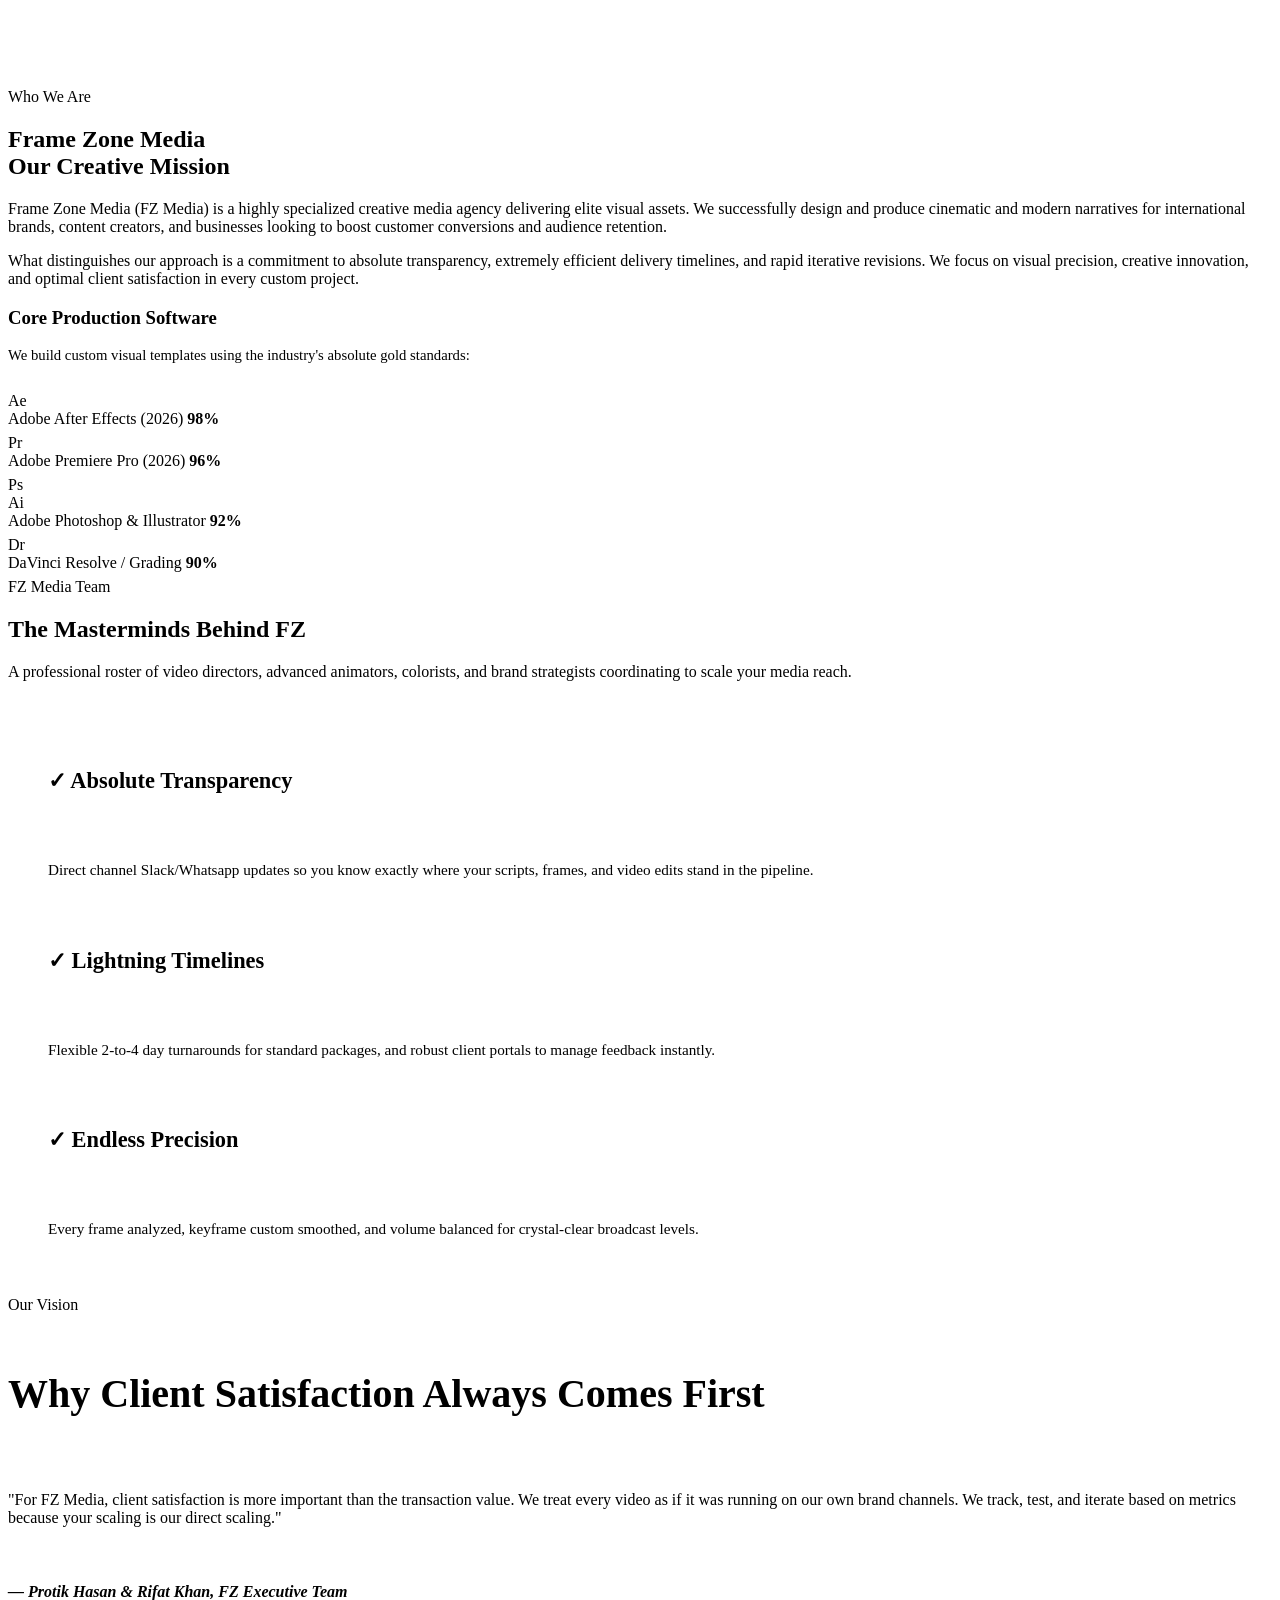
==== about.html @ fcbfd1f8 "Upload about.html via FZ PowerShell Deployer" ====
<!DOCTYPE html>
<html lang="en">
<head>
    <meta charset="UTF-8">
    <meta name="viewport" content="width=device-width, initial-scale=1.0">
    <title>About Us | FZ Media | Cinematic Video & Motion Graphics Experts</title>
    <meta name="description" content="Meet Protik Hasan, Rifat Khan, and the FZ Media expert team. We have 5+ years of professional experience in narrative-driven visual creation.">
    
    <!-- CSS Stylesheets -->
    <link rel="stylesheet" href="assets/css/global.css">
    <link rel="stylesheet" href="assets/css/pages.css">
    
    <!-- Favicon -->
    <link rel="shortcut icon" href="assets/img/logo/FZ logo 1.png" type="image/x-icon">
</head>
<body>

    <!-- Shared Header Mounting -->
    <header id="global-header"></header>

    <main style="padding-top: 80px;">

        <!-- 1. Brand Mission Overview -->
        <section class="about-hero-section section-padding">
            <div class="about-bg-glow"></div>
            <div class="container">
                <div class="about-hero-grid">
                    <div class="about-hero-text reveal-on-scroll">
                        <span class="section-badge">Who We Are</span>
                        <h1 class="about-title">Frame Zone Media <br><span class="text-gradient">Our Creative Mission</span></h1>
                        <p class="about-body-text">
                            Frame Zone Media (FZ Media) is a highly specialized creative media agency delivering elite visual assets. We successfully design and produce cinematic and modern narratives for international brands, content creators, and businesses looking to boost customer conversions and audience retention.
                        </p>
                        <p class="about-body-text" style="margin-top: 14px;">
                            What distinguishes our approach is a commitment to absolute transparency, extremely efficient delivery timelines, and rapid iterative revisions. We focus on visual precision, creative innovation, and optimal client satisfaction in every custom project.
                        </p>
                    </div>
                    
                    <div class="about-hero-graphic reveal-on-scroll">
                        <div class="tech-stack-showcase glass-card">
                            <div class="tech-glow"></div>
                            <h3>Core Production Software</h3>
                            <p style="margin-bottom: 28px; font-size: 0.92rem;">We build custom visual templates using the industry's absolute gold standards:</p>
                            
                            <!-- After Effects -->
                            <div class="tech-software-row">
                                <div class="tech-software-logo-container">
                                    <div class="tech-logo-badge ae">Ae</div>
                                </div>
                                <div style="flex-grow: 1;">
                                    <div class="tech-progress-title" style="margin-bottom: 6px;">
                                        <span>Adobe After Effects (2026)</span>
                                        <span style="color: var(--accent-primary); font-weight: 800;">98%</span>
                                    </div>
                                    <div class="progress-track"><div class="progress-fill" data-percent="98"></div></div>
                                </div>
                            </div>
                            
                            <!-- Premiere Pro -->
                            <div class="tech-software-row">
                                <div class="tech-software-logo-container">
                                    <div class="tech-logo-badge pr">Pr</div>
                                </div>
                                <div style="flex-grow: 1;">
                                    <div class="tech-progress-title" style="margin-bottom: 6px;">
                                        <span>Adobe Premiere Pro (2026)</span>
                                        <span style="color: var(--accent-secondary); font-weight: 800;">96%</span>
                                    </div>
                                    <div class="progress-track"><div class="progress-fill" data-percent="96"></div></div>
                                </div>
                            </div>
                            
                            <!-- Photoshop & Illustrator -->
                            <div class="tech-software-row">
                                <div class="tech-software-logo-container">
                                    <div class="tech-logo-badge ps">Ps</div>
                                    <div class="tech-logo-badge ai">Ai</div>
                                </div>
                                <div style="flex-grow: 1;">
                                    <div class="tech-progress-title" style="margin-bottom: 6px;">
                                        <span>Adobe Photoshop & Illustrator</span>
                                        <span style="color: var(--accent-primary); font-weight: 800;">92%</span>
                                    </div>
                                    <div class="progress-track"><div class="progress-fill" data-percent="92"></div></div>
                                </div>
                            </div>
                            
                            <!-- DaVinci Resolve -->
                            <div class="tech-software-row">
                                <div class="tech-software-logo-container">
                                    <div class="tech-logo-badge dr">Dr</div>
                                </div>
                                <div style="flex-grow: 1;">
                                    <div class="tech-progress-title" style="margin-bottom: 6px;">
                                        <span>DaVinci Resolve / Grading</span>
                                        <span style="color: var(--accent-secondary); font-weight: 800;">90%</span>
                                    </div>
                                    <div class="progress-track"><div class="progress-fill" data-percent="90"></div></div>
                                </div>
                            </div>
                        </div>
                    </div>
                </div>
            </div>
        </section>

        <!-- 2. Dynamic Roster Grid Section -->
        <section class="team-section section-padding">
            <div class="container">
                <div class="section-header reveal-on-scroll">
                    <span class="section-badge">FZ Media Team</span>
                    <h2 class="section-title">The Masterminds Behind FZ</h2>
                    <p class="section-subtitle">A professional roster of video directors, advanced animators, colorists, and brand strategists coordinating to scale your media reach.</p>
                </div>
                
                <div class="team-grid-container reveal-on-scroll" id="team-roster-grid">
                    <!-- Dynamically populated via JS -->
                </div>
            </div>
        </section>

        <!-- 3. Our Values / Commitment Section -->
        <section class="values-section section-padding" style="background: rgba(255, 255, 255, 0.01); border-top: 1px solid var(--border-color); border-bottom: 1px solid var(--border-color);">
            <div class="container">
                <div class="about-hero-grid">
                    <div class="tech-stack-showcase glass-card reveal-on-scroll" style="padding: 40px; display: flex; flex-direction: column; justify-content: center; gap: 20px;">
                        <h4 style="font-size: 1.4rem; color: var(--accent-primary);">✓ Absolute Transparency</h4>
                        <p style="font-size: 0.95rem; line-height: 1.5;">Direct channel Slack/Whatsapp updates so you know exactly where your scripts, frames, and video edits stand in the pipeline.</p>
                        
                        <h4 style="font-size: 1.4rem; color: var(--accent-secondary);">✓ Lightning Timelines</h4>
                        <p style="font-size: 0.95rem; line-height: 1.5;">Flexible 2-to-4 day turnarounds for standard packages, and robust client portals to manage feedback instantly.</p>
                        
                        <h4 style="font-size: 1.4rem; color: var(--text-primary);">✓ Endless Precision</h4>
                        <p style="font-size: 0.95rem; line-height: 1.5;">Every frame analyzed, keyframe custom smoothed, and volume balanced for crystal-clear broadcast levels.</p>
                    </div>
                    
                    <div class="reveal-on-scroll" style="display: flex; flex-direction: column; justify-content: center; gap: 24px;">
                        <span class="section-badge" style="align-self: flex-start;">Our Vision</span>
                        <h2 style="font-size: 2.5rem; line-height: 1.15;">Why Client Satisfaction Always Comes First</h2>
                        <p class="about-body-text">
                            "For FZ Media, client satisfaction is more important than the transaction value. We treat every video as if it was running on our own brand channels. We track, test, and iterate based on metrics because your scaling is our direct scaling."
                        </p>
                        <p class="about-body-text" style="font-style: italic; color: var(--accent-secondary); font-weight: 600;">
                            — Protik Hasan & Rifat Khan, FZ Executive Team
                        </p>
                    </div>
                </div>
            </div>
        </section>

    </main>

    <!-- Shared Footer Mounting -->
    <footer id="global-footer"></footer>

    <!-- JS Core -->
    <script src="assets/js/global.js"></script>
    <script>
        document.addEventListener("DOMContentLoaded", () => {
            renderTeamRoster();
            setupSoftwareProgressAnimation();
            setupTechCard3DTilt();
            setupScrollReveal();
        });

        function setupTechCard3DTilt() {
            const card = document.querySelector(".tech-stack-showcase");
            const glow = card ? card.querySelector(".tech-glow") : null;
            if (!card) return;

            card.style.transition = "transform 0.1s ease, box-shadow 0.1s ease";
            card.style.transformStyle = "preserve-3d";

            card.addEventListener("mousemove", (e) => {
                const rect = card.getBoundingClientRect();
                const x = e.clientX - rect.left;
                const y = e.clientY - rect.top;

                const normalizedX = (x / rect.width) - 0.5;
                const normalizedY = (y / rect.height) - 0.5;

                const tiltX = (normalizedY * -10).toFixed(2);
                const tiltY = (normalizedX * 10).toFixed(2);

                card.style.transform = `perspective(1000px) rotateX(${tiltX}deg) rotateY(${tiltY}deg) scale3d(1.02, 1.02, 1.02)`;

                if (glow) {
                    glow.style.top = `${y}px`;
                    glow.style.left = `${x}px`;
                    glow.style.transform = "translate(-50%, -50%)";
                    glow.style.background = "radial-gradient(circle, var(--accent-primary-glow) 0%, transparent 65%)";
                    glow.style.width = "180px";
                    glow.style.height = "180px";
                }
            });

            card.addEventListener("mouseleave", () => {
                card.style.transition = "transform 0.5s cubic-bezier(0.16, 1, 0.3, 1), box-shadow 0.5s cubic-bezier(0.16, 1, 0.3, 1)";
                card.style.transform = "perspective(1000px) rotateX(0deg) rotateY(0deg) scale3d(1, 1, 1)";
                
                if (glow) {
                    glow.style.transition = "all 0.5s cubic-bezier(0.16, 1, 0.3, 1)";
                    glow.style.top = "-50%";
                    glow.style.left = "unset";
                    glow.style.right = "-50%";
                    glow.style.transform = "none";
                    glow.style.width = "100%";
                    glow.style.height = "100%";
                }
            });
            
            card.addEventListener("mouseenter", () => {
                if (glow) glow.style.transition = "none";
            });
        }

        function setupSoftwareProgressAnimation() {
            const progressFills = document.querySelectorAll(".progress-fill");
            
            const observer = new IntersectionObserver((entries) => {
                entries.forEach(entry => {
                    if (entry.isIntersecting) {
                        const fill = entry.target;
                        const percent = fill.getAttribute("data-percent");
                        
                        setTimeout(() => {
                            fill.style.width = percent + "%";
                        }, 120);
                        
                        observer.unobserve(fill);
                    }
                });
            }, { threshold: 0.1 });

            progressFills.forEach(fill => observer.observe(fill));
        }

        function renderTeamRoster() {
            const grid = document.getElementById("team-roster-grid");
            if (!grid) return;

            const db = getDB();
            
            grid.innerHTML = db.team.map(member => {
                let avatarMarkup = "";
                if (member.image) {
                    avatarMarkup = `<img src="${member.image}" alt="${member.name}" class="team-avatar-img" onerror="this.src='https://images.unsplash.com/photo-1535713875002-d1d0cf377fde?auto=format&fit=crop&w=300&q=80'">`;
                } else {
                    avatarMarkup = `<div class="team-avatar-placeholder"><span>${member.name[0]}</span></div>`;
                }

                return `
                    <div class="glass-card team-member-card">
                        <div class="team-avatar-wrapper">
                            ${avatarMarkup}
                            <span class="team-member-exp">${member.experience}</span>
                        </div>
                        
                        <div class="team-member-info">
                            <span class="team-member-role-badge">${member.role}</span>
                            <h3>${member.name}</h3>
                            <h4 class="team-member-title">${member.title}</h4>
                            <p class="team-member-skills"><strong>Capabilities:</strong> ${member.skills}</p>
                        </div>
                    </div>
                `;
            }).join("");
        }

        // Scroll Reveal Animation Engine for About Page
        function setupScrollReveal() {
            const revealElements = document.querySelectorAll(".reveal-on-scroll");
            if (revealElements.length === 0) return;

            const observerOptions = {
                threshold: 0.05,
                rootMargin: "0px 0px -50px 0px"
            };

            const revealObserver = new IntersectionObserver((entries) => {
                entries.forEach(entry => {
                    if (entry.isIntersecting) {
                        entry.target.classList.add("revealed");
                        revealObserver.unobserve(entry.target);
                    }
                });
            }, observerOptions);

            revealElements.forEach(el => revealObserver.observe(el));

            // Force trigger hero block immediately on load
            setTimeout(() => {
                const heroReveals = document.querySelectorAll(".about-hero-section .reveal-on-scroll");
                heroReveals.forEach(el => el.classList.add("revealed"));
            }, 100);
        }
    </script>
</body>
</html>
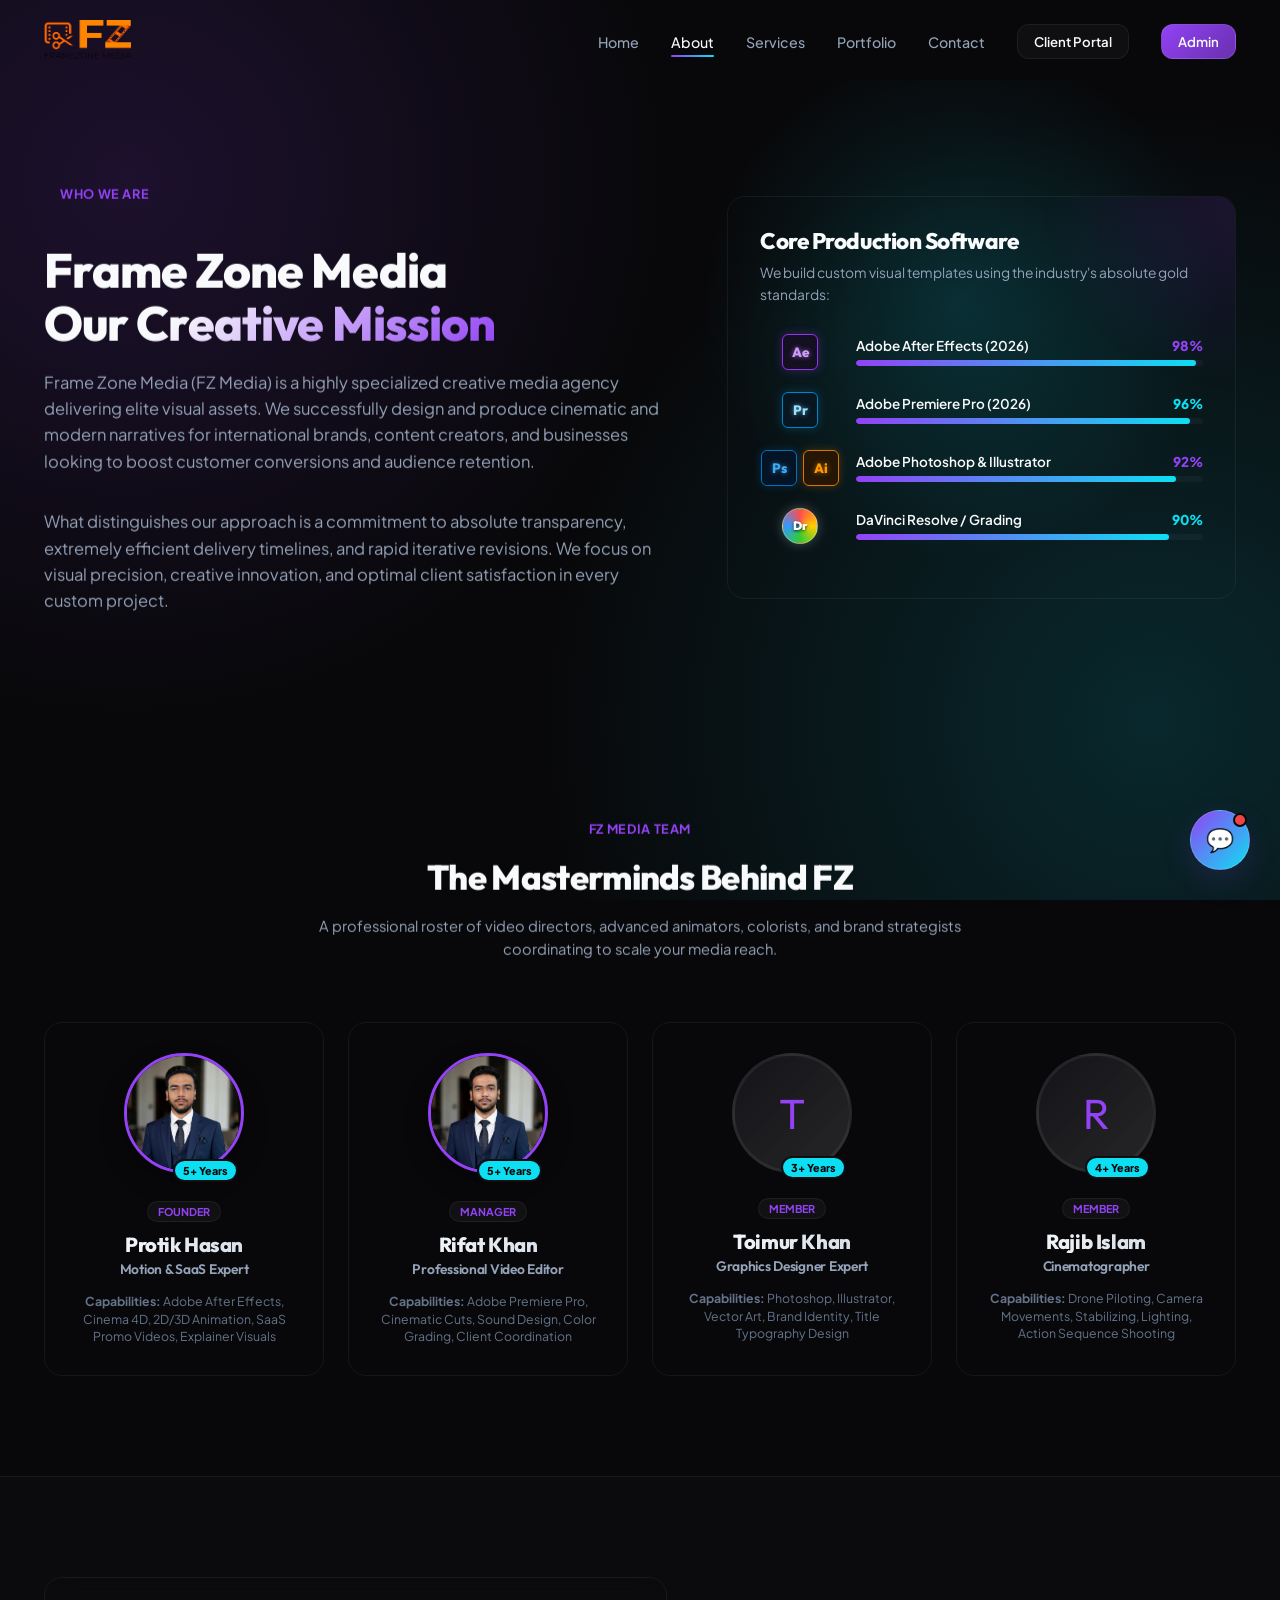
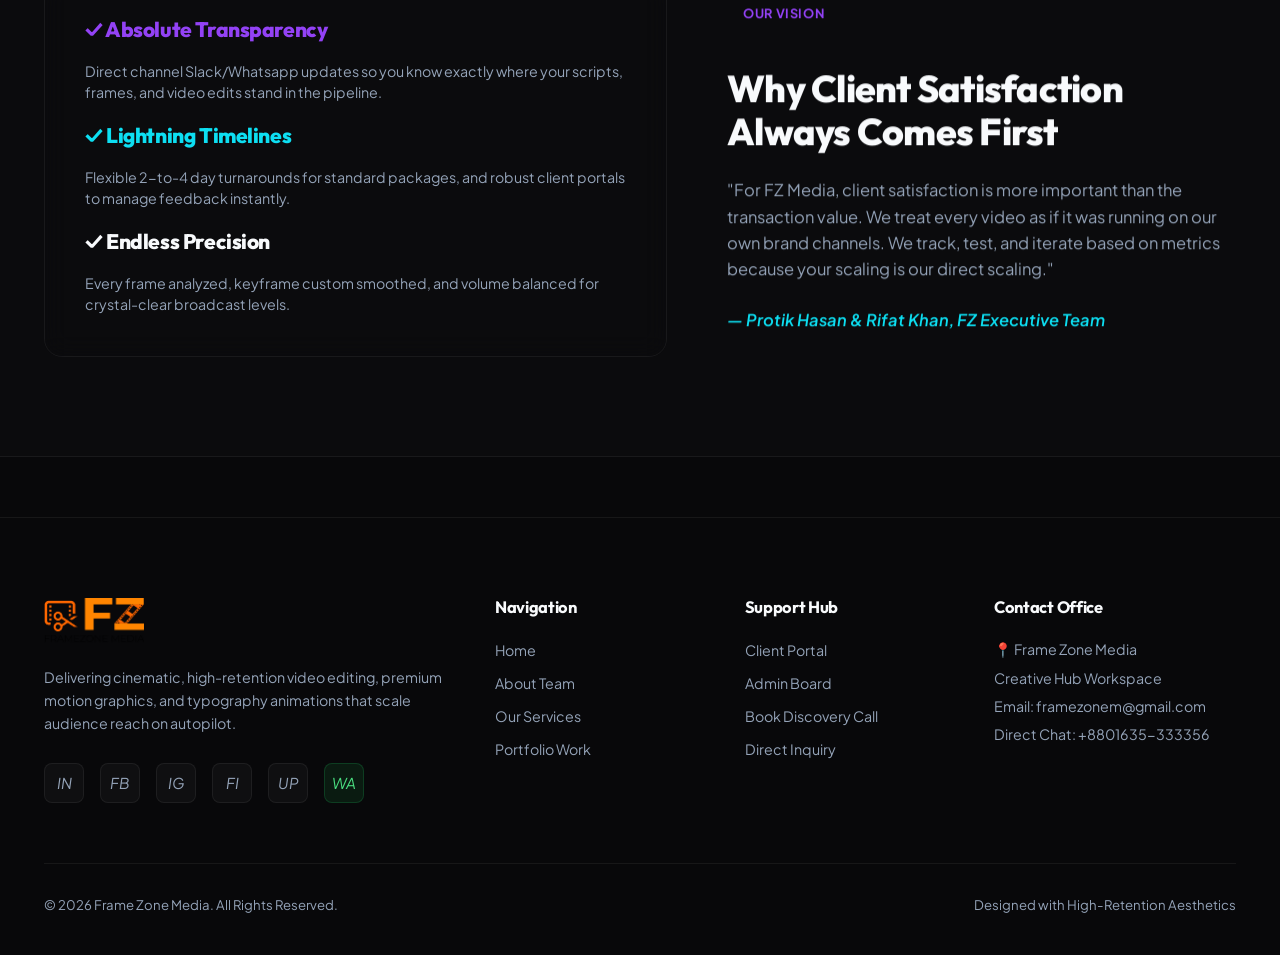
==== commit 75793db2: "Upload about.html via FZ PowerShell Deployer" ====
--- a/about.html
+++ b/about.html
@@ -1,299 +1,299 @@
-<!DOCTYPE html>
-<html lang="en">
-<head>
-    <meta charset="UTF-8">
-    <meta name="viewport" content="width=device-width, initial-scale=1.0">
-    <title>About Us | FZ Media | Cinematic Video & Motion Graphics Experts</title>
-    <meta name="description" content="Meet Protik Hasan, Rifat Khan, and the FZ Media expert team. We have 5+ years of professional experience in narrative-driven visual creation.">
-    
-    <!-- CSS Stylesheets -->
-    <link rel="stylesheet" href="assets/css/global.css">
-    <link rel="stylesheet" href="assets/css/pages.css">
-    
-    <!-- Favicon -->
-    <link rel="shortcut icon" href="assets/img/logo/FZ logo 1.png" type="image/x-icon">
-</head>
-<body>
-
-    <!-- Shared Header Mounting -->
-    <header id="global-header"></header>
-
-    <main style="padding-top: 80px;">
-
-        <!-- 1. Brand Mission Overview -->
-        <section class="about-hero-section section-padding">
-            <div class="about-bg-glow"></div>
-            <div class="container">
-                <div class="about-hero-grid">
-                    <div class="about-hero-text reveal-on-scroll">
-                        <span class="section-badge">Who We Are</span>
-                        <h1 class="about-title">Frame Zone Media <br><span class="text-gradient">Our Creative Mission</span></h1>
-                        <p class="about-body-text">
-                            Frame Zone Media (FZ Media) is a highly specialized creative media agency delivering elite visual assets. We successfully design and produce cinematic and modern narratives for international brands, content creators, and businesses looking to boost customer conversions and audience retention.
-                        </p>
-                        <p class="about-body-text" style="margin-top: 14px;">
-                            What distinguishes our approach is a commitment to absolute transparency, extremely efficient delivery timelines, and rapid iterative revisions. We focus on visual precision, creative innovation, and optimal client satisfaction in every custom project.
-                        </p>
-                    </div>
-                    
-                    <div class="about-hero-graphic reveal-on-scroll">
-                        <div class="tech-stack-showcase glass-card">
-                            <div class="tech-glow"></div>
-                            <h3>Core Production Software</h3>
-                            <p style="margin-bottom: 28px; font-size: 0.92rem;">We build custom visual templates using the industry's absolute gold standards:</p>
-                            
-                            <!-- After Effects -->
-                            <div class="tech-software-row">
-                                <div class="tech-software-logo-container">
-                                    <div class="tech-logo-badge ae">Ae</div>
-                                </div>
-                                <div style="flex-grow: 1;">
-                                    <div class="tech-progress-title" style="margin-bottom: 6px;">
-                                        <span>Adobe After Effects (2026)</span>
-                                        <span style="color: var(--accent-primary); font-weight: 800;">98%</span>
-                                    </div>
-                                    <div class="progress-track"><div class="progress-fill" data-percent="98"></div></div>
-                                </div>
-                            </div>
-                            
-                            <!-- Premiere Pro -->
-                            <div class="tech-software-row">
-                                <div class="tech-software-logo-container">
-                                    <div class="tech-logo-badge pr">Pr</div>
-                                </div>
-                                <div style="flex-grow: 1;">
-                                    <div class="tech-progress-title" style="margin-bottom: 6px;">
-                                        <span>Adobe Premiere Pro (2026)</span>
-                                        <span style="color: var(--accent-secondary); font-weight: 800;">96%</span>
-                                    </div>
-                                    <div class="progress-track"><div class="progress-fill" data-percent="96"></div></div>
-                                </div>
-                            </div>
-                            
-                            <!-- Photoshop & Illustrator -->
-                            <div class="tech-software-row">
-                                <div class="tech-software-logo-container">
-                                    <div class="tech-logo-badge ps">Ps</div>
-                                    <div class="tech-logo-badge ai">Ai</div>
-                                </div>
-                                <div style="flex-grow: 1;">
-                                    <div class="tech-progress-title" style="margin-bottom: 6px;">
-                                        <span>Adobe Photoshop & Illustrator</span>
-                                        <span style="color: var(--accent-primary); font-weight: 800;">92%</span>
-                                    </div>
-                                    <div class="progress-track"><div class="progress-fill" data-percent="92"></div></div>
-                                </div>
-                            </div>
-                            
-                            <!-- DaVinci Resolve -->
-                            <div class="tech-software-row">
-                                <div class="tech-software-logo-container">
-                                    <div class="tech-logo-badge dr">Dr</div>
-                                </div>
-                                <div style="flex-grow: 1;">
-                                    <div class="tech-progress-title" style="margin-bottom: 6px;">
-                                        <span>DaVinci Resolve / Grading</span>
-                                        <span style="color: var(--accent-secondary); font-weight: 800;">90%</span>
-                                    </div>
-                                    <div class="progress-track"><div class="progress-fill" data-percent="90"></div></div>
-                                </div>
-                            </div>
-                        </div>
-                    </div>
-                </div>
-            </div>
-        </section>
-
-        <!-- 2. Dynamic Roster Grid Section -->
-        <section class="team-section section-padding">
-            <div class="container">
-                <div class="section-header reveal-on-scroll">
-                    <span class="section-badge">FZ Media Team</span>
-                    <h2 class="section-title">The Masterminds Behind FZ</h2>
-                    <p class="section-subtitle">A professional roster of video directors, advanced animators, colorists, and brand strategists coordinating to scale your media reach.</p>
-                </div>
-                
-                <div class="team-grid-container reveal-on-scroll" id="team-roster-grid">
-                    <!-- Dynamically populated via JS -->
-                </div>
-            </div>
-        </section>
-
-        <!-- 3. Our Values / Commitment Section -->
-        <section class="values-section section-padding" style="background: rgba(255, 255, 255, 0.01); border-top: 1px solid var(--border-color); border-bottom: 1px solid var(--border-color);">
-            <div class="container">
-                <div class="about-hero-grid">
-                    <div class="tech-stack-showcase glass-card reveal-on-scroll" style="padding: 40px; display: flex; flex-direction: column; justify-content: center; gap: 20px;">
-                        <h4 style="font-size: 1.4rem; color: var(--accent-primary);">✓ Absolute Transparency</h4>
-                        <p style="font-size: 0.95rem; line-height: 1.5;">Direct channel Slack/Whatsapp updates so you know exactly where your scripts, frames, and video edits stand in the pipeline.</p>
-                        
-                        <h4 style="font-size: 1.4rem; color: var(--accent-secondary);">✓ Lightning Timelines</h4>
-                        <p style="font-size: 0.95rem; line-height: 1.5;">Flexible 2-to-4 day turnarounds for standard packages, and robust client portals to manage feedback instantly.</p>
-                        
-                        <h4 style="font-size: 1.4rem; color: var(--text-primary);">✓ Endless Precision</h4>
-                        <p style="font-size: 0.95rem; line-height: 1.5;">Every frame analyzed, keyframe custom smoothed, and volume balanced for crystal-clear broadcast levels.</p>
-                    </div>
-                    
-                    <div class="reveal-on-scroll" style="display: flex; flex-direction: column; justify-content: center; gap: 24px;">
-                        <span class="section-badge" style="align-self: flex-start;">Our Vision</span>
-                        <h2 style="font-size: 2.5rem; line-height: 1.15;">Why Client Satisfaction Always Comes First</h2>
-                        <p class="about-body-text">
-                            "For FZ Media, client satisfaction is more important than the transaction value. We treat every video as if it was running on our own brand channels. We track, test, and iterate based on metrics because your scaling is our direct scaling."
-                        </p>
-                        <p class="about-body-text" style="font-style: italic; color: var(--accent-secondary); font-weight: 600;">
-                            — Protik Hasan & Rifat Khan, FZ Executive Team
-                        </p>
-                    </div>
-                </div>
-            </div>
-        </section>
-
-    </main>
-
-    <!-- Shared Footer Mounting -->
-    <footer id="global-footer"></footer>
-
-    <!-- JS Core -->
-    <script src="assets/js/global.js"></script>
-    <script>
-        document.addEventListener("DOMContentLoaded", () => {
-            renderTeamRoster();
-            setupSoftwareProgressAnimation();
-            setupTechCard3DTilt();
-            setupScrollReveal();
-        });
-
-        function setupTechCard3DTilt() {
-            const card = document.querySelector(".tech-stack-showcase");
-            const glow = card ? card.querySelector(".tech-glow") : null;
-            if (!card) return;
-
-            card.style.transition = "transform 0.1s ease, box-shadow 0.1s ease";
-            card.style.transformStyle = "preserve-3d";
-
-            card.addEventListener("mousemove", (e) => {
-                const rect = card.getBoundingClientRect();
-                const x = e.clientX - rect.left;
-                const y = e.clientY - rect.top;
-
-                const normalizedX = (x / rect.width) - 0.5;
-                const normalizedY = (y / rect.height) - 0.5;
-
-                const tiltX = (normalizedY * -10).toFixed(2);
-                const tiltY = (normalizedX * 10).toFixed(2);
-
-                card.style.transform = `perspective(1000px) rotateX(${tiltX}deg) rotateY(${tiltY}deg) scale3d(1.02, 1.02, 1.02)`;
-
-                if (glow) {
-                    glow.style.top = `${y}px`;
-                    glow.style.left = `${x}px`;
-                    glow.style.transform = "translate(-50%, -50%)";
-                    glow.style.background = "radial-gradient(circle, var(--accent-primary-glow) 0%, transparent 65%)";
-                    glow.style.width = "180px";
-                    glow.style.height = "180px";
-                }
-            });
-
-            card.addEventListener("mouseleave", () => {
-                card.style.transition = "transform 0.5s cubic-bezier(0.16, 1, 0.3, 1), box-shadow 0.5s cubic-bezier(0.16, 1, 0.3, 1)";
-                card.style.transform = "perspective(1000px) rotateX(0deg) rotateY(0deg) scale3d(1, 1, 1)";
-                
-                if (glow) {
-                    glow.style.transition = "all 0.5s cubic-bezier(0.16, 1, 0.3, 1)";
-                    glow.style.top = "-50%";
-                    glow.style.left = "unset";
-                    glow.style.right = "-50%";
-                    glow.style.transform = "none";
-                    glow.style.width = "100%";
-                    glow.style.height = "100%";
-                }
-            });
-            
-            card.addEventListener("mouseenter", () => {
-                if (glow) glow.style.transition = "none";
-            });
-        }
-
-        function setupSoftwareProgressAnimation() {
-            const progressFills = document.querySelectorAll(".progress-fill");
-            
-            const observer = new IntersectionObserver((entries) => {
-                entries.forEach(entry => {
-                    if (entry.isIntersecting) {
-                        const fill = entry.target;
-                        const percent = fill.getAttribute("data-percent");
-                        
-                        setTimeout(() => {
-                            fill.style.width = percent + "%";
-                        }, 120);
-                        
-                        observer.unobserve(fill);
-                    }
-                });
-            }, { threshold: 0.1 });
-
-            progressFills.forEach(fill => observer.observe(fill));
-        }
-
-        function renderTeamRoster() {
-            const grid = document.getElementById("team-roster-grid");
-            if (!grid) return;
-
-            const db = getDB();
-            
-            grid.innerHTML = db.team.map(member => {
-                let avatarMarkup = "";
-                if (member.image) {
-                    avatarMarkup = `<img src="${member.image}" alt="${member.name}" class="team-avatar-img" onerror="this.src='https://images.unsplash.com/photo-1535713875002-d1d0cf377fde?auto=format&fit=crop&w=300&q=80'">`;
-                } else {
-                    avatarMarkup = `<div class="team-avatar-placeholder"><span>${member.name[0]}</span></div>`;
-                }
-
-                return `
-                    <div class="glass-card team-member-card">
-                        <div class="team-avatar-wrapper">
-                            ${avatarMarkup}
-                            <span class="team-member-exp">${member.experience}</span>
-                        </div>
-                        
-                        <div class="team-member-info">
-                            <span class="team-member-role-badge">${member.role}</span>
-                            <h3>${member.name}</h3>
-                            <h4 class="team-member-title">${member.title}</h4>
-                            <p class="team-member-skills"><strong>Capabilities:</strong> ${member.skills}</p>
-                        </div>
-                    </div>
-                `;
-            }).join("");
-        }
-
-        // Scroll Reveal Animation Engine for About Page
-        function setupScrollReveal() {
-            const revealElements = document.querySelectorAll(".reveal-on-scroll");
-            if (revealElements.length === 0) return;
-
-            const observerOptions = {
-                threshold: 0.05,
-                rootMargin: "0px 0px -50px 0px"
-            };
-
-            const revealObserver = new IntersectionObserver((entries) => {
-                entries.forEach(entry => {
-                    if (entry.isIntersecting) {
-                        entry.target.classList.add("revealed");
-                        revealObserver.unobserve(entry.target);
-                    }
-                });
-            }, observerOptions);
-
-            revealElements.forEach(el => revealObserver.observe(el));
-
-            // Force trigger hero block immediately on load
-            setTimeout(() => {
-                const heroReveals = document.querySelectorAll(".about-hero-section .reveal-on-scroll");
-                heroReveals.forEach(el => el.classList.add("revealed"));
-            }, 100);
-        }
-    </script>
-</body>
-</html>
+<!DOCTYPE html>
+<html lang="en">
+<head>
+    <meta charset="UTF-8">
+    <meta name="viewport" content="width=device-width, initial-scale=1.0">
+    <title>About Us | FZ Media | Cinematic Video & Motion Graphics Experts</title>
+    <meta name="description" content="Meet Protik Hasan, Rifat Khan, and the FZ Media expert team. We have 5+ years of professional experience in narrative-driven visual creation.">
+    
+    <!-- CSS Stylesheets -->
+    <link rel="stylesheet" href="assets/css/global.css">
+    <link rel="stylesheet" href="assets/css/pages.css">
+    
+    <!-- Favicon -->
+    <link rel="shortcut icon" href="assets/img/logo/FZ%20logo%201.png" type="image/x-icon">
+</head>
+<body>
+
+    <!-- Shared Header Mounting -->
+    <header id="global-header"></header>
+
+    <main style="padding-top: 80px;">
+
+        <!-- 1. Brand Mission Overview -->
+        <section class="about-hero-section section-padding">
+            <div class="about-bg-glow"></div>
+            <div class="container">
+                <div class="about-hero-grid">
+                    <div class="about-hero-text reveal-on-scroll">
+                        <span class="section-badge">Who We Are</span>
+                        <h1 class="about-title">Frame Zone Media <br><span class="text-gradient">Our Creative Mission</span></h1>
+                        <p class="about-body-text">
+                            Frame Zone Media (FZ Media) is a highly specialized creative media agency delivering elite visual assets. We successfully design and produce cinematic and modern narratives for international brands, content creators, and businesses looking to boost customer conversions and audience retention.
+                        </p>
+                        <p class="about-body-text" style="margin-top: 14px;">
+                            What distinguishes our approach is a commitment to absolute transparency, extremely efficient delivery timelines, and rapid iterative revisions. We focus on visual precision, creative innovation, and optimal client satisfaction in every custom project.
+                        </p>
+                    </div>
+                    
+                    <div class="about-hero-graphic reveal-on-scroll">
+                        <div class="tech-stack-showcase glass-card">
+                            <div class="tech-glow"></div>
+                            <h3>Core Production Software</h3>
+                            <p style="margin-bottom: 28px; font-size: 0.92rem;">We build custom visual templates using the industry's absolute gold standards:</p>
+                            
+                            <!-- After Effects -->
+                            <div class="tech-software-row">
+                                <div class="tech-software-logo-container">
+                                    <div class="tech-logo-badge ae">Ae</div>
+                                </div>
+                                <div style="flex-grow: 1;">
+                                    <div class="tech-progress-title" style="margin-bottom: 6px;">
+                                        <span>Adobe After Effects (2026)</span>
+                                        <span style="color: var(--accent-primary); font-weight: 800;">98%</span>
+                                    </div>
+                                    <div class="progress-track"><div class="progress-fill" data-percent="98"></div></div>
+                                </div>
+                            </div>
+                            
+                            <!-- Premiere Pro -->
+                            <div class="tech-software-row">
+                                <div class="tech-software-logo-container">
+                                    <div class="tech-logo-badge pr">Pr</div>
+                                </div>
+                                <div style="flex-grow: 1;">
+                                    <div class="tech-progress-title" style="margin-bottom: 6px;">
+                                        <span>Adobe Premiere Pro (2026)</span>
+                                        <span style="color: var(--accent-secondary); font-weight: 800;">96%</span>
+                                    </div>
+                                    <div class="progress-track"><div class="progress-fill" data-percent="96"></div></div>
+                                </div>
+                            </div>
+                            
+                            <!-- Photoshop & Illustrator -->
+                            <div class="tech-software-row">
+                                <div class="tech-software-logo-container">
+                                    <div class="tech-logo-badge ps">Ps</div>
+                                    <div class="tech-logo-badge ai">Ai</div>
+                                </div>
+                                <div style="flex-grow: 1;">
+                                    <div class="tech-progress-title" style="margin-bottom: 6px;">
+                                        <span>Adobe Photoshop & Illustrator</span>
+                                        <span style="color: var(--accent-primary); font-weight: 800;">92%</span>
+                                    </div>
+                                    <div class="progress-track"><div class="progress-fill" data-percent="92"></div></div>
+                                </div>
+                            </div>
+                            
+                            <!-- DaVinci Resolve -->
+                            <div class="tech-software-row">
+                                <div class="tech-software-logo-container">
+                                    <div class="tech-logo-badge dr">Dr</div>
+                                </div>
+                                <div style="flex-grow: 1;">
+                                    <div class="tech-progress-title" style="margin-bottom: 6px;">
+                                        <span>DaVinci Resolve / Grading</span>
+                                        <span style="color: var(--accent-secondary); font-weight: 800;">90%</span>
+                                    </div>
+                                    <div class="progress-track"><div class="progress-fill" data-percent="90"></div></div>
+                                </div>
+                            </div>
+                        </div>
+                    </div>
+                </div>
+            </div>
+        </section>
+
+        <!-- 2. Dynamic Roster Grid Section -->
+        <section class="team-section section-padding">
+            <div class="container">
+                <div class="section-header reveal-on-scroll">
+                    <span class="section-badge">FZ Media Team</span>
+                    <h2 class="section-title">The Masterminds Behind FZ</h2>
+                    <p class="section-subtitle">A professional roster of video directors, advanced animators, colorists, and brand strategists coordinating to scale your media reach.</p>
+                </div>
+                
+                <div class="team-grid-container reveal-on-scroll" id="team-roster-grid">
+                    <!-- Dynamically populated via JS -->
+                </div>
+            </div>
+        </section>
+
+        <!-- 3. Our Values / Commitment Section -->
+        <section class="values-section section-padding" style="background: rgba(255, 255, 255, 0.01); border-top: 1px solid var(--border-color); border-bottom: 1px solid var(--border-color);">
+            <div class="container">
+                <div class="about-hero-grid">
+                    <div class="tech-stack-showcase glass-card reveal-on-scroll" style="padding: 40px; display: flex; flex-direction: column; justify-content: center; gap: 20px;">
+                        <h4 style="font-size: 1.4rem; color: var(--accent-primary);">✓ Absolute Transparency</h4>
+                        <p style="font-size: 0.95rem; line-height: 1.5;">Direct channel Slack/Whatsapp updates so you know exactly where your scripts, frames, and video edits stand in the pipeline.</p>
+                        
+                        <h4 style="font-size: 1.4rem; color: var(--accent-secondary);">✓ Lightning Timelines</h4>
+                        <p style="font-size: 0.95rem; line-height: 1.5;">Flexible 2-to-4 day turnarounds for standard packages, and robust client portals to manage feedback instantly.</p>
+                        
+                        <h4 style="font-size: 1.4rem; color: var(--text-primary);">✓ Endless Precision</h4>
+                        <p style="font-size: 0.95rem; line-height: 1.5;">Every frame analyzed, keyframe custom smoothed, and volume balanced for crystal-clear broadcast levels.</p>
+                    </div>
+                    
+                    <div class="reveal-on-scroll" style="display: flex; flex-direction: column; justify-content: center; gap: 24px;">
+                        <span class="section-badge" style="align-self: flex-start;">Our Vision</span>
+                        <h2 style="font-size: 2.5rem; line-height: 1.15;">Why Client Satisfaction Always Comes First</h2>
+                        <p class="about-body-text">
+                            "For FZ Media, client satisfaction is more important than the transaction value. We treat every video as if it was running on our own brand channels. We track, test, and iterate based on metrics because your scaling is our direct scaling."
+                        </p>
+                        <p class="about-body-text" style="font-style: italic; color: var(--accent-secondary); font-weight: 600;">
+                            — Protik Hasan & Rifat Khan, FZ Executive Team
+                        </p>
+                    </div>
+                </div>
+            </div>
+        </section>
+
+    </main>
+
+    <!-- Shared Footer Mounting -->
+    <footer id="global-footer"></footer>
+
+    <!-- JS Core -->
+    <script src="assets/js/global.js"></script>
+    <script>
+        document.addEventListener("DOMContentLoaded", () => {
+            renderTeamRoster();
+            setupSoftwareProgressAnimation();
+            setupTechCard3DTilt();
+            setupScrollReveal();
+        });
+
+        function setupTechCard3DTilt() {
+            const card = document.querySelector(".tech-stack-showcase");
+            const glow = card ? card.querySelector(".tech-glow") : null;
+            if (!card) return;
+
+            card.style.transition = "transform 0.1s ease, box-shadow 0.1s ease";
+            card.style.transformStyle = "preserve-3d";
+
+            card.addEventListener("mousemove", (e) => {
+                const rect = card.getBoundingClientRect();
+                const x = e.clientX - rect.left;
+                const y = e.clientY - rect.top;
+
+                const normalizedX = (x / rect.width) - 0.5;
+                const normalizedY = (y / rect.height) - 0.5;
+
+                const tiltX = (normalizedY * -10).toFixed(2);
+                const tiltY = (normalizedX * 10).toFixed(2);
+
+                card.style.transform = `perspective(1000px) rotateX(${tiltX}deg) rotateY(${tiltY}deg) scale3d(1.02, 1.02, 1.02)`;
+
+                if (glow) {
+                    glow.style.top = `${y}px`;
+                    glow.style.left = `${x}px`;
+                    glow.style.transform = "translate(-50%, -50%)";
+                    glow.style.background = "radial-gradient(circle, var(--accent-primary-glow) 0%, transparent 65%)";
+                    glow.style.width = "180px";
+                    glow.style.height = "180px";
+                }
+            });
+
+            card.addEventListener("mouseleave", () => {
+                card.style.transition = "transform 0.5s cubic-bezier(0.16, 1, 0.3, 1), box-shadow 0.5s cubic-bezier(0.16, 1, 0.3, 1)";
+                card.style.transform = "perspective(1000px) rotateX(0deg) rotateY(0deg) scale3d(1, 1, 1)";
+                
+                if (glow) {
+                    glow.style.transition = "all 0.5s cubic-bezier(0.16, 1, 0.3, 1)";
+                    glow.style.top = "-50%";
+                    glow.style.left = "unset";
+                    glow.style.right = "-50%";
+                    glow.style.transform = "none";
+                    glow.style.width = "100%";
+                    glow.style.height = "100%";
+                }
+            });
+            
+            card.addEventListener("mouseenter", () => {
+                if (glow) glow.style.transition = "none";
+            });
+        }
+
+        function setupSoftwareProgressAnimation() {
+            const progressFills = document.querySelectorAll(".progress-fill");
+            
+            const observer = new IntersectionObserver((entries) => {
+                entries.forEach(entry => {
+                    if (entry.isIntersecting) {
+                        const fill = entry.target;
+                        const percent = fill.getAttribute("data-percent");
+                        
+                        setTimeout(() => {
+                            fill.style.width = percent + "%";
+                        }, 120);
+                        
+                        observer.unobserve(fill);
+                    }
+                });
+            }, { threshold: 0.1 });
+
+            progressFills.forEach(fill => observer.observe(fill));
+        }
+
+        function renderTeamRoster() {
+            const grid = document.getElementById("team-roster-grid");
+            if (!grid) return;
+
+            const db = getDB();
+            
+            grid.innerHTML = db.team.map(member => {
+                let avatarMarkup = "";
+                if (member.image) {
+                    avatarMarkup = `<img src="${member.image}" alt="${member.name}" class="team-avatar-img" onerror="this.src='https://images.unsplash.com/photo-1535713875002-d1d0cf377fde?auto=format&fit=crop&w=300&q=80'">`;
+                } else {
+                    avatarMarkup = `<div class="team-avatar-placeholder"><span>${member.name[0]}</span></div>`;
+                }
+
+                return `
+                    <div class="glass-card team-member-card">
+                        <div class="team-avatar-wrapper">
+                            ${avatarMarkup}
+                            <span class="team-member-exp">${member.experience}</span>
+                        </div>
+                        
+                        <div class="team-member-info">
+                            <span class="team-member-role-badge">${member.role}</span>
+                            <h3>${member.name}</h3>
+                            <h4 class="team-member-title">${member.title}</h4>
+                            <p class="team-member-skills"><strong>Capabilities:</strong> ${member.skills}</p>
+                        </div>
+                    </div>
+                `;
+            }).join("");
+        }
+
+        // Scroll Reveal Animation Engine for About Page
+        function setupScrollReveal() {
+            const revealElements = document.querySelectorAll(".reveal-on-scroll");
+            if (revealElements.length === 0) return;
+
+            const observerOptions = {
+                threshold: 0.05,
+                rootMargin: "0px 0px -50px 0px"
+            };
+
+            const revealObserver = new IntersectionObserver((entries) => {
+                entries.forEach(entry => {
+                    if (entry.isIntersecting) {
+                        entry.target.classList.add("revealed");
+                        revealObserver.unobserve(entry.target);
+                    }
+                });
+            }, observerOptions);
+
+            revealElements.forEach(el => revealObserver.observe(el));
+
+            // Force trigger hero block immediately on load
+            setTimeout(() => {
+                const heroReveals = document.querySelectorAll(".about-hero-section .reveal-on-scroll");
+                heroReveals.forEach(el => el.classList.add("revealed"));
+            }, 100);
+        }
+    </script>
+</body>
+</html>
--- a/assets/css/global.css
+++ b/assets/css/global.css
@@ -0,0 +1,703 @@
+/* FZ Media - Global Premium Design System */
+
+@import url('https://fonts.googleapis.com/css2?family=Outfit:wght@300;400;500;600;700;800&family=Plus+Jakarta+Sans:wght@300;400;500;600;700&display=swap');
+
+:root {
+    /* Baseline Brand HSL Colors - Modifiable dynamically via JS */
+    --bg-primary-h: 240;
+    --bg-primary-s: 10%;
+    --bg-primary-l: 3.5%;
+    
+    --bg-secondary-h: 240;
+    --bg-secondary-s: 10%;
+    --bg-secondary-l: 6%;
+
+    --bg-tertiary-h: 240;
+    --bg-tertiary-s: 10%;
+    --bg-tertiary-l: 9%;
+
+    --accent-primary-h: 267;
+    --accent-primary-s: 90%;
+    --accent-primary-l: 61%;
+
+    --accent-secondary-h: 185;
+    --accent-secondary-s: 90%;
+    --accent-secondary-l: 50%;
+
+    /* Actual Computed Variables */
+    --bg-primary: hsl(var(--bg-primary-h), var(--bg-primary-s), var(--bg-primary-l));
+    --bg-secondary: hsl(var(--bg-secondary-h), var(--bg-secondary-s), var(--bg-secondary-l));
+    --bg-tertiary: hsl(var(--bg-tertiary-h), var(--bg-tertiary-s), var(--bg-tertiary-l));
+    
+    --accent-primary: hsl(var(--accent-primary-h), var(--accent-primary-s), var(--accent-primary-l));
+    --accent-secondary: hsl(var(--accent-secondary-h), var(--accent-secondary-s), var(--accent-secondary-l));
+    --accent-primary-glow: hsla(var(--accent-primary-h), var(--accent-primary-s), var(--accent-primary-l), 0.15);
+    --accent-secondary-glow: hsla(var(--accent-secondary-h), var(--accent-secondary-s), var(--accent-secondary-l), 0.15);
+    
+    --text-primary: #f8fafc;
+    --text-secondary: #94a3b8;
+    --text-muted: #64748b;
+    
+    --border-color: rgba(255, 255, 255, 0.06);
+    --border-glow: rgba(255, 255, 255, 0.12);
+    
+    /* Fonts & Radii */
+    --font-headings: 'Outfit', sans-serif;
+    --font-body: 'Plus Jakarta Sans', sans-serif;
+    
+    --radius-lg: 18px;
+    --radius-md: 12px;
+    --radius-sm: 8px;
+    
+    --transition-smooth: all 0.35s cubic-bezier(0.16, 1, 0.3, 1);
+    --transition-snappy: all 0.2s cubic-bezier(0.4, 0, 0.2, 1);
+}
+
+/* Global Reset & Base Setup */
+*, *::before, *::after {
+    box-sizing: border-box;
+    margin: 0;
+    padding: 0;
+}
+
+html {
+    scroll-behavior: smooth;
+    background-color: var(--bg-primary);
+    color: var(--text-primary);
+    font-family: var(--font-body);
+    font-size: 15px;
+    -webkit-font-smoothing: antialiased;
+    -moz-osx-font-smoothing: grayscale;
+}
+
+body {
+    min-height: 100vh;
+    overflow-x: hidden;
+    background-color: var(--bg-primary);
+    background-image: 
+        radial-gradient(circle at 10% 20%, var(--accent-primary-glow) 0%, transparent 40%),
+        radial-gradient(circle at 90% 80%, var(--accent-secondary-glow) 0%, transparent 45%);
+    background-attachment: fixed;
+}
+
+/* Typography */
+h1, h2, h3, h4, h5, h6 {
+    font-family: var(--font-headings);
+    font-weight: 800;
+    line-height: 1.1;
+    letter-spacing: -0.02em;
+    color: var(--text-primary);
+}
+
+p {
+    font-family: var(--font-body);
+    font-weight: 400;
+    line-height: 1.6;
+    color: var(--text-secondary);
+}
+
+a {
+    color: inherit;
+    text-decoration: none;
+    transition: var(--transition-snappy);
+}
+
+ul {
+    list-style: none;
+}
+
+/* Elegant Scrollbar */
+::-webkit-scrollbar {
+    width: 8px;
+}
+::-webkit-scrollbar-track {
+    background: var(--bg-primary);
+}
+::-webkit-scrollbar-thumb {
+    background: var(--bg-tertiary);
+    border-radius: 4px;
+    border: 2px solid var(--bg-primary);
+}
+::-webkit-scrollbar-thumb:hover {
+    background: var(--accent-primary);
+}
+
+/* Layout Utilities */
+.container {
+    width: 100%;
+    max-width: 1240px;
+    margin: 0 auto;
+    padding: 0 24px;
+}
+
+.section-padding {
+    padding: 100px 0;
+}
+
+@media (max-width: 768px) {
+    .section-padding {
+        padding: 60px 0;
+    }
+}
+
+/* Dynamic Glowing Accent Elements */
+.text-gradient {
+    background: linear-gradient(135deg, var(--text-primary) 30%, var(--accent-primary) 100%);
+    -webkit-background-clip: text;
+    -webkit-text-fill-color: transparent;
+    background-clip: text;
+}
+
+.text-gradient-cyan {
+    background: linear-gradient(135deg, var(--accent-primary) 0%, var(--accent-secondary) 100%);
+    -webkit-background-clip: text;
+    -webkit-text-fill-color: transparent;
+    background-clip: text;
+}
+
+/* Premium Navigation Header */
+header.sticky-header {
+    position: fixed;
+    top: 0;
+    left: 0;
+    width: 100%;
+    z-index: 1000;
+    padding: 20px 0;
+    transition: var(--transition-smooth);
+}
+
+header.sticky-header.scrolled {
+    padding: 12px 0;
+    background: rgba(var(--bg-primary-h), var(--bg-primary-s), var(--bg-primary-l), 0.75);
+    backdrop-filter: blur(16px);
+    -webkit-backdrop-filter: blur(16px);
+    border-bottom: 1px solid var(--border-color);
+    box-shadow: 0 10px 30px rgba(0, 0, 0, 0.3);
+}
+
+.nav-wrapper {
+    display: flex;
+    justify-content: space-between;
+    align-items: center;
+}
+
+.brand-logo-container {
+    display: flex;
+    align-items: center;
+    gap: 12px;
+}
+
+.brand-logo-img {
+    height: 42px;
+    width: auto;
+    object-fit: contain;
+    transition: var(--transition-smooth);
+}
+
+.brand-name {
+    font-size: 1.4rem;
+    font-weight: 800;
+    letter-spacing: -0.03em;
+    font-family: var(--font-headings);
+    background: linear-gradient(to right, #fff, #b4bec9);
+    -webkit-background-clip: text;
+    -webkit-text-fill-color: transparent;
+}
+
+.nav-menu-links {
+    display: flex;
+    align-items: center;
+    gap: 32px;
+}
+
+.nav-link-item {
+    font-size: 0.95rem;
+    font-weight: 500;
+    color: var(--text-secondary);
+    position: relative;
+    padding: 6px 0;
+}
+
+.nav-link-item::after {
+    content: '';
+    position: absolute;
+    bottom: 0;
+    left: 0;
+    width: 0;
+    height: 2px;
+    background: linear-gradient(90deg, var(--accent-primary), var(--accent-secondary));
+    transition: var(--transition-smooth);
+    border-radius: 4px;
+}
+
+.nav-link-item:hover {
+    color: var(--text-primary);
+}
+
+.nav-link-item:hover::after {
+    width: 100%;
+}
+
+.nav-link-item.active {
+    color: var(--text-primary);
+}
+
+.nav-link-item.active::after {
+    width: 100%;
+}
+
+/* Hamburguer & Mobile Nav */
+.menu-toggle-btn {
+    display: none;
+    flex-direction: column;
+    gap: 6px;
+    background: none;
+    border: none;
+    cursor: pointer;
+    z-index: 1010;
+}
+
+.menu-toggle-bar {
+    width: 24px;
+    height: 2px;
+    background-color: var(--text-primary);
+    transition: var(--transition-smooth);
+}
+
+@media (max-width: 991px) {
+    .menu-toggle-btn {
+        display: flex;
+    }
+    
+    .nav-menu-links {
+        position: fixed;
+        top: 0;
+        right: -100%;
+        width: 80%;
+        max-width: 400px;
+        height: 100vh;
+        background: rgba(var(--bg-secondary-h), var(--bg-secondary-s), var(--bg-secondary-l), 0.98);
+        backdrop-filter: blur(20px);
+        -webkit-backdrop-filter: blur(20px);
+        border-left: 1px solid var(--border-color);
+        flex-direction: column;
+        justify-content: center;
+        gap: 40px;
+        padding: 40px;
+        transition: var(--transition-smooth);
+        z-index: 1005;
+    }
+
+    .nav-menu-links.open {
+        right: 0;
+    }
+
+    .menu-toggle-btn.open .menu-toggle-bar:nth-child(1) {
+        transform: rotate(45deg) translate(5px, 6px);
+    }
+
+    .menu-toggle-btn.open .menu-toggle-bar:nth-child(2) {
+        opacity: 0;
+    }
+
+    .menu-toggle-btn.open .menu-toggle-bar:nth-child(3) {
+        transform: rotate(-45deg) translate(5px, -7px);
+    }
+}
+
+/* Buttons */
+.btn-primary {
+    display: inline-flex;
+    align-items: center;
+    gap: 10px;
+    background: linear-gradient(135deg, var(--accent-primary) 0%, hsla(var(--accent-primary-h), var(--accent-primary-s), var(--accent-primary-l), 0.7) 100%);
+    color: var(--text-primary);
+    padding: 12px 28px;
+    border-radius: var(--radius-md);
+    font-weight: 600;
+    font-size: 0.95rem;
+    border: 1px solid rgba(255, 255, 255, 0.1);
+    cursor: pointer;
+    box-shadow: 0 10px 25px rgba(var(--accent-primary-h), var(--accent-primary-s), 30%, 0.2);
+    transition: var(--transition-smooth);
+}
+
+.btn-primary:hover {
+    transform: translateY(-3px);
+    box-shadow: 0 15px 35px rgba(var(--accent-primary-h), var(--accent-primary-s), 30%, 0.35);
+    background: linear-gradient(135deg, var(--accent-primary) 0%, var(--accent-secondary) 100%);
+}
+
+.btn-primary:active {
+    transform: translateY(-1px);
+}
+
+.btn-secondary {
+    display: inline-flex;
+    align-items: center;
+    gap: 10px;
+    background: rgba(255, 255, 255, 0.03);
+    color: var(--text-primary);
+    padding: 12px 28px;
+    border-radius: var(--radius-md);
+    font-weight: 600;
+    font-size: 0.95rem;
+    border: 1px solid var(--border-color);
+    cursor: pointer;
+    transition: var(--transition-smooth);
+}
+
+.btn-secondary:hover {
+    background: rgba(255, 255, 255, 0.08);
+    border-color: var(--border-glow);
+    transform: translateY(-2px);
+}
+
+/* Glassmorphic Cards */
+.glass-card {
+    background: rgba(var(--bg-secondary-h), var(--bg-secondary-s), var(--bg-secondary-l), 0.4);
+    backdrop-filter: blur(12px);
+    -webkit-backdrop-filter: blur(12px);
+    border: 1px solid var(--border-color);
+    border-radius: var(--radius-lg);
+    padding: 32px;
+    transition: var(--transition-smooth);
+}
+
+.glass-card:hover {
+    border-color: var(--border-glow);
+    background: rgba(var(--bg-secondary-h), var(--bg-secondary-s), var(--bg-secondary-l), 0.65);
+    box-shadow: 0 20px 40px rgba(0, 0, 0, 0.25);
+}
+
+/* Custom Input Fields */
+.form-group {
+    margin-bottom: 24px;
+    display: flex;
+    flex-direction: column;
+    gap: 8px;
+}
+
+.form-label {
+    font-size: 0.9rem;
+    font-weight: 600;
+    color: var(--text-primary);
+}
+
+.form-control {
+    background: rgba(255, 255, 255, 0.02);
+    border: 1px solid var(--border-color);
+    border-radius: var(--radius-md);
+    padding: 14px 18px;
+    color: var(--text-primary);
+    font-family: var(--font-body);
+    font-size: 0.95rem;
+    transition: var(--transition-snappy);
+    width: 100%;
+}
+
+.form-control:focus {
+    outline: none;
+    border-color: var(--accent-primary);
+    background: rgba(255, 255, 255, 0.05);
+    box-shadow: 0 0 15px var(--accent-primary-glow);
+}
+
+textarea.form-control {
+    min-height: 120px;
+    resize: vertical;
+}
+
+/* Section Header */
+.section-header {
+    text-align: center;
+    max-width: 680px;
+    margin: 0 auto 60px auto;
+}
+
+.section-badge {
+    display: inline-block;
+    padding: 6px 16px;
+    border-radius: 100px;
+    background: rgba(var(--accent-primary-h), var(--accent-primary-s), var(--accent-primary-l), 0.1);
+    border: 1px solid rgba(var(--accent-primary-h), var(--accent-primary-s), var(--accent-primary-l), 0.2);
+    color: var(--accent-primary);
+    font-size: 0.85rem;
+    font-weight: 700;
+    text-transform: uppercase;
+    letter-spacing: 0.05em;
+    margin-bottom: 16px;
+}
+
+.section-title {
+    font-size: 2.3rem;
+    margin-bottom: 18px;
+}
+
+.section-subtitle {
+    font-size: 0.98rem;
+    color: var(--text-secondary);
+    line-height: 1.6;
+}
+
+@media (max-width: 768px) {
+    .section-title {
+        font-size: 2.2rem;
+    }
+}
+
+/* Elegant Premium Footer */
+footer.premium-footer {
+    border-top: 1px solid var(--border-color);
+    background: rgba(var(--bg-secondary-h), var(--bg-secondary-s), var(--bg-secondary-l), 0.3);
+    padding: 80px 0 40px 0;
+    margin-top: 60px;
+}
+
+.footer-grid {
+    display: grid;
+    grid-template-columns: 2fr 1fr 1fr 1.2fr;
+    gap: 48px;
+    margin-bottom: 60px;
+}
+
+.footer-brand-col {
+    display: flex;
+    flex-direction: column;
+    gap: 20px;
+}
+
+.footer-description {
+    font-size: 0.95rem;
+    color: var(--text-secondary);
+    line-height: 1.6;
+}
+
+.footer-social-icons {
+    display: flex;
+    gap: 16px;
+    margin-top: 8px;
+}
+
+.social-icon-btn {
+    width: 40px;
+    height: 40px;
+    border-radius: var(--radius-sm);
+    background: rgba(255, 255, 255, 0.03);
+    border: 1px solid var(--border-color);
+    display: flex;
+    align-items: center;
+    justify-content: center;
+    color: var(--text-secondary);
+    transition: var(--transition-smooth);
+}
+
+.social-icon-btn:hover {
+    color: var(--text-primary);
+    background: var(--accent-primary);
+    border-color: var(--accent-primary);
+    transform: translateY(-3px);
+    box-shadow: 0 10px 20px var(--accent-primary-glow);
+}
+
+.footer-col-title {
+    font-size: 1.1rem;
+    font-weight: 700;
+    margin-bottom: 24px;
+    color: var(--text-primary);
+}
+
+.footer-links-list {
+    display: flex;
+    flex-direction: column;
+    gap: 14px;
+}
+
+.footer-link-item {
+    font-size: 0.95rem;
+    color: var(--text-secondary);
+    transition: var(--transition-snappy);
+}
+
+.footer-link-item:hover {
+    color: var(--text-primary);
+    padding-left: 4px;
+}
+
+.footer-bottom {
+    border-top: 1px solid var(--border-color);
+    padding-top: 30px;
+    display: flex;
+    justify-content: space-between;
+    align-items: center;
+    font-size: 0.88rem;
+    color: var(--text-muted);
+}
+
+@media (max-width: 991px) {
+    .footer-grid {
+        grid-template-columns: 1fr 1fr;
+        gap: 40px;
+    }
+}
+
+@media (max-width: 576px) {
+    .footer-grid {
+        grid-template-columns: 1fr;
+        gap: 30px;
+    }
+    
+    .footer-bottom {
+        flex-direction: column;
+        gap: 16px;
+        text-align: center;
+    }
+}
+
+/* ==========================================================================
+   PREMIUM THEMES SYSTEM: 3D LIQUID & SAAS OVERRIDES
+   ========================================================================== */
+
+/* 1. 3D Liquid Glow Theme Override (Fluid Gradients & Glowing Shadows) */
+body.theme-liquid {
+    background-color: #030008;
+    background-image: 
+        radial-gradient(circle at 10% 20%, rgba(var(--accent-primary-h), var(--accent-primary-s), var(--accent-primary-l), 0.15) 0%, transparent 45%),
+        radial-gradient(circle at 90% 80%, rgba(var(--accent-secondary-h), var(--accent-secondary-s), var(--accent-secondary-l), 0.15) 0%, transparent 50%),
+        radial-gradient(circle at 50% 50%, rgba(var(--accent-primary-h), var(--accent-primary-s), var(--accent-primary-l), 0.05) 0%, transparent 60%);
+    background-attachment: fixed;
+}
+
+body.theme-liquid .glass-card {
+    border-radius: 24px;
+    background: rgba(10, 5, 20, 0.45);
+    border: 1px solid rgba(255, 255, 255, 0.09);
+    box-shadow: 
+        0 25px 50px -12px rgba(0, 0, 0, 0.6), 
+        inset 0 1px 0 rgba(255, 255, 255, 0.15), 
+        0 0 40px rgba(var(--accent-primary-h), var(--accent-primary-s), var(--accent-primary-l), 0.08);
+    backdrop-filter: blur(30px);
+    -webkit-backdrop-filter: blur(30px);
+    transition: var(--transition-smooth);
+}
+
+body.theme-liquid .glass-card:hover {
+    transform: translateY(-4px) scale(1.01);
+    border-color: rgba(var(--accent-secondary-h), var(--accent-secondary-s), var(--accent-secondary-l), 0.3);
+    box-shadow: 
+        0 30px 60px -10px rgba(0, 0, 0, 0.7), 
+        inset 0 1px 0 rgba(255, 255, 255, 0.25), 
+        0 0 50px rgba(var(--accent-secondary-h), var(--accent-secondary-s), var(--accent-secondary-l), 0.15);
+}
+
+body.theme-liquid .btn-primary {
+    border-radius: 100px;
+    background: linear-gradient(135deg, var(--accent-primary) 0%, var(--accent-secondary) 100%);
+    border: none;
+    box-shadow: 0 8px 24px rgba(var(--accent-primary-h), var(--accent-primary-s), var(--accent-primary-l), 0.4);
+}
+
+body.theme-liquid .btn-primary:hover {
+    box-shadow: 0 12px 30px rgba(var(--accent-secondary-h), var(--accent-secondary-s), var(--accent-secondary-l), 0.6);
+    transform: translateY(-2px) scale(1.03);
+}
+
+body.theme-liquid .btn-secondary {
+    border-radius: 100px;
+    border: 2px solid var(--accent-primary);
+}
+
+/* Background floating fluid blobs for Liquid Theme */
+.liquid-bg-blob {
+    position: fixed;
+    width: 500px;
+    height: 500px;
+    border-radius: 50%;
+    filter: blur(140px);
+    opacity: 0.18;
+    z-index: -1;
+    pointer-events: none;
+    animation: float-blob 25s infinite alternate ease-in-out;
+}
+.liquid-bg-blob.blob-1 {
+    top: -100px;
+    left: -100px;
+    background: var(--accent-primary);
+}
+.liquid-bg-blob.blob-2 {
+    bottom: -150px;
+    right: -100px;
+    background: var(--accent-secondary);
+    animation-delay: -10s;
+}
+
+@keyframes float-blob {
+    0% { transform: translate(0px, 0px) scale(1); }
+    33% { transform: translate(70px, -50px) scale(1.15); }
+    66% { transform: translate(-50px, 60px) scale(0.9); }
+    100% { transform: translate(0px, 0px) scale(1); }
+}
+
+/* 2. SaaS Professional Theme Override (Crisp High-Contrast Grid) */
+body.theme-saas {
+    background-color: #090d16;
+    background-image: 
+        radial-gradient(rgba(255, 255, 255, 0.04) 1px, transparent 1px);
+    background-size: 24px 24px;
+    background-attachment: fixed;
+}
+
+body.theme-saas .glass-card {
+    border-radius: 6px;
+    background: #0f172a;
+    border: 1px solid rgba(255, 255, 255, 0.08);
+    box-shadow: 
+        0 4px 6px -1px rgba(0, 0, 0, 0.2), 
+        0 2px 4px -2px rgba(0, 0, 0, 0.2);
+    backdrop-filter: none;
+    -webkit-backdrop-filter: none;
+    transition: var(--transition-snappy);
+}
+
+body.theme-saas .glass-card:hover {
+    border-color: var(--accent-primary);
+    box-shadow: 0 10px 20px -5px rgba(0,0,0,0.3);
+}
+
+body.theme-saas .btn-primary {
+    border-radius: 4px;
+    background: var(--accent-primary);
+    border: 1px solid var(--accent-primary);
+    box-shadow: none;
+}
+
+body.theme-saas .btn-primary:hover {
+    background: hsla(var(--accent-primary-h), var(--accent-primary-s), calc(var(--accent-primary-l) - 5%), 1);
+    box-shadow: 0 4px 12px rgba(var(--accent-primary-h), var(--accent-primary-s), var(--accent-primary-l), 0.2);
+}
+
+body.theme-saas .btn-secondary {
+    border-radius: 4px;
+    border: 1px solid var(--border-color);
+    background: transparent;
+}
+
+body.theme-saas .btn-secondary:hover {
+    background: rgba(255, 255, 255, 0.03);
+    border-color: var(--text-secondary);
+}
+
+/* ==========================================================================
+   GLOBAL SCROLL REVEAL UTILITY (Fade & Slide Entries)
+   ========================================================================== */
+.reveal-on-scroll {
+    opacity: 0 !important;
+    transform: translateY(28px) !important;
+    transition: opacity 1.3s cubic-bezier(0.16, 1, 0.3, 1), transform 1.3s cubic-bezier(0.16, 1, 0.3, 1) !important;
+    will-change: opacity, transform;
+}
+
+.reveal-on-scroll.revealed {
+    opacity: 1 !important;
+    transform: translateY(0) !important;
+}
--- a/assets/css/pages.css
+++ b/assets/css/pages.css
@@ -0,0 +1,622 @@
+/* FZ Media - Custom Styles for Subpages (About, Services, Contact) */
+
+/* About Page styles */
+.about-hero-section {
+    position: relative;
+    overflow: hidden;
+}
+
+.about-bg-glow {
+    position: absolute;
+    top: -10%;
+    right: 0;
+    width: 50%;
+    height: 90%;
+    background: radial-gradient(circle, var(--accent-secondary-glow) 0%, transparent 60%);
+    z-index: 1;
+    pointer-events: none;
+}
+
+.about-hero-grid {
+    display: grid;
+    grid-template-columns: 1.1fr 0.9fr;
+    gap: 60px;
+    align-items: center;
+    position: relative;
+    z-index: 2;
+}
+
+.about-hero-text {
+    display: flex;
+    flex-direction: column;
+    gap: 20px;
+}
+
+.about-title {
+    font-size: 3.2rem;
+    line-height: 1.1;
+}
+
+.about-body-text {
+    font-size: 1.1rem;
+    line-height: 1.6;
+    color: var(--text-secondary);
+}
+
+.tech-stack-showcase {
+    position: relative;
+    overflow: hidden;
+}
+
+.tech-glow {
+    position: absolute;
+    top: -50%;
+    right: -50%;
+    width: 100%;
+    height: 100%;
+    background: radial-gradient(circle, var(--accent-primary-glow) 0%, transparent 60%);
+    z-index: 1;
+    pointer-events: none;
+}
+
+.tech-stack-showcase h3 {
+    font-size: 1.5rem;
+    margin-bottom: 8px;
+    position: relative;
+    z-index: 2;
+}
+
+.tech-stack-showcase p {
+    position: relative;
+    z-index: 2;
+}
+
+.tech-progress-bar {
+    margin-bottom: 20px;
+    position: relative;
+    z-index: 2;
+}
+
+.tech-progress-title {
+    display: flex;
+    justify-content: space-between;
+    font-size: 0.9rem;
+    font-weight: 600;
+    margin-bottom: 8px;
+    color: var(--text-primary);
+}
+
+.progress-track {
+    width: 100%;
+    height: 6px;
+    background: rgba(255, 255, 255, 0.04);
+    border-radius: 100px;
+    overflow: hidden;
+}
+
+.progress-fill {
+    height: 100%;
+    background: linear-gradient(90deg, var(--accent-primary), var(--accent-secondary));
+    border-radius: 100px;
+    box-shadow: 0 0 10px var(--accent-primary-glow);
+    width: 0%;
+    transition: width 1.8s cubic-bezier(0.16, 1, 0.3, 1);
+}
+
+/* Core Production Software Icon Logos & Grid Alignment */
+.tech-software-row {
+    display: flex;
+    align-items: center;
+    gap: 16px;
+    margin-bottom: 22px;
+}
+
+.tech-software-logo-container {
+    width: 80px;
+    display: flex;
+    align-items: center;
+    justify-content: center;
+    gap: 6px;
+    flex-shrink: 0;
+}
+
+.tech-logo-badge {
+    width: 36px;
+    height: 36px;
+    border-radius: 6px;
+    font-family: var(--font-headings);
+    font-size: 0.9rem;
+    font-weight: 800;
+    display: flex;
+    align-items: center;
+    justify-content: center;
+    user-select: none;
+    box-shadow: 0 4px 10px rgba(0, 0, 0, 0.4);
+    position: relative;
+    border: 1px solid transparent;
+    transition: all 0.3s cubic-bezier(0.16, 1, 0.3, 1);
+}
+
+.tech-logo-badge:hover {
+    transform: scale(1.15) rotate(4deg);
+    box-shadow: 0 0 15px var(--accent-secondary-glow);
+    z-index: 3;
+}
+
+/* After Effects */
+.tech-logo-badge.ae {
+    background: #150f22;
+    color: #cf9bfe;
+    border-color: #9333ea;
+    box-shadow: 0 0 10px rgba(147, 51, 234, 0.35);
+    text-shadow: 0 0 5px rgba(207, 155, 254, 0.6);
+}
+
+/* Premiere Pro */
+.tech-logo-badge.pr {
+    background: #081622;
+    color: #94e2ff;
+    border-color: #0284c7;
+    box-shadow: 0 0 10px rgba(2, 132, 199, 0.35);
+    text-shadow: 0 0 5px rgba(148, 226, 255, 0.6);
+}
+
+/* Photoshop */
+.tech-logo-badge.ps {
+    background: #051425;
+    color: #3fa9f5;
+    border-color: #0071bc;
+    box-shadow: 0 0 8px rgba(0, 113, 188, 0.3);
+    text-shadow: 0 0 5px rgba(63, 169, 245, 0.6);
+}
+
+/* Illustrator */
+.tech-logo-badge.ai {
+    background: #251605;
+    color: #ff9900;
+    border-color: #d97706;
+    box-shadow: 0 0 8px rgba(217, 119, 6, 0.3);
+    text-shadow: 0 0 5px rgba(255, 153, 0, 0.6);
+}
+
+/* DaVinci Resolve */
+.tech-logo-badge.dr {
+    width: 36px;
+    height: 36px;
+    border-radius: 50%;
+    background: conic-gradient(from 0deg, #ff4d4d, #ffcc00, #33cc33, #3399ff, #ff4d4d);
+    border: 1px solid rgba(255, 255, 255, 0.25);
+    box-shadow: 0 0 12px rgba(255, 255, 255, 0.25);
+    display: flex;
+    align-items: center;
+    justify-content: center;
+    color: #ffffff;
+    font-size: 0.8rem;
+    font-weight: 900;
+    text-shadow: 0 1px 3px rgba(0, 0, 0, 0.8);
+}
+
+@media (max-width: 991px) {
+    .about-hero-grid {
+        grid-template-columns: 1fr;
+        gap: 48px;
+    }
+}
+
+/* Team Grid Roster */
+.team-grid-container {
+    display: grid;
+    grid-template-columns: repeat(4, 1fr);
+    gap: 24px;
+}
+
+.team-member-card {
+    display: flex;
+    flex-direction: column;
+    align-items: center;
+    text-align: center;
+    padding: 30px 24px;
+    height: 100%;
+}
+
+.team-avatar-wrapper {
+    position: relative;
+    margin-bottom: 24px;
+}
+
+.team-avatar-img {
+    width: 120px;
+    height: 120px;
+    border-radius: 50%;
+    object-fit: cover;
+    border: 3px solid var(--accent-primary);
+    box-shadow: 0 10px 25px rgba(0, 0, 0, 0.3);
+    transition: var(--transition-smooth);
+}
+
+.team-member-card:hover .team-avatar-img {
+    transform: scale(1.08) rotate(3deg);
+    border-color: var(--accent-secondary);
+}
+
+.team-avatar-placeholder {
+    width: 120px;
+    height: 120px;
+    border-radius: 50%;
+    background: linear-gradient(135deg, var(--bg-tertiary) 0%, var(--border-glow) 100%);
+    border: 3px solid var(--border-color);
+    display: flex;
+    align-items: center;
+    justify-content: center;
+    font-size: 2.8rem;
+    font-family: var(--font-headings);
+    color: var(--accent-primary);
+}
+
+.team-member-exp {
+    position: absolute;
+    bottom: -6px;
+    right: 6px;
+    background: var(--accent-secondary);
+    color: var(--bg-primary);
+    font-size: 0.72rem;
+    font-weight: 800;
+    padding: 3px 8px;
+    border-radius: 100px;
+    border: 2px solid var(--bg-secondary);
+}
+
+.team-member-role-badge {
+    display: inline-block;
+    padding: 3px 10px;
+    border-radius: 100px;
+    background: rgba(255, 255, 255, 0.04);
+    border: 1px solid var(--border-color);
+    font-size: 0.72rem;
+    font-weight: 700;
+    text-transform: uppercase;
+    color: var(--accent-primary);
+    margin-bottom: 12px;
+}
+
+.team-member-card h3 {
+    font-size: 1.35rem;
+    margin-bottom: 6px;
+    background: linear-gradient(to right, #fff, #cbd5e1);
+    -webkit-background-clip: text;
+    -webkit-text-fill-color: transparent;
+}
+
+.team-member-title {
+    font-size: 0.92rem;
+    color: var(--text-secondary);
+    font-weight: 600;
+    margin-bottom: 16px;
+}
+
+.team-member-skills {
+    font-size: 0.82rem;
+    line-height: 1.4;
+    color: var(--text-muted);
+}
+
+@media (max-width: 1199px) {
+    .team-grid-container {
+        grid-template-columns: repeat(2, 1fr);
+    }
+}
+
+@media (max-width: 576px) {
+    .team-grid-container {
+        grid-template-columns: 1fr;
+    }
+}
+
+/* Services Page custom styles */
+.services-tab-container {
+    margin-bottom: 50px;
+}
+
+.services-tabs-list {
+    display: flex;
+    justify-content: center;
+    gap: 16px;
+    flex-wrap: wrap;
+    background: rgba(255, 255, 255, 0.01);
+    padding: 8px;
+    border-radius: var(--radius-md);
+    border: 1px solid var(--border-color);
+    max-width: fit-content;
+    margin: 0 auto;
+}
+
+.services-tab-trigger {
+    background: none;
+    border: none;
+    padding: 10px 22px;
+    font-size: 0.95rem;
+    font-weight: 600;
+    color: var(--text-secondary);
+    cursor: pointer;
+    border-radius: var(--radius-sm);
+    transition: var(--transition-snappy);
+}
+
+.services-tab-trigger:hover {
+    color: var(--text-primary);
+}
+
+.services-tab-trigger.active {
+    background: var(--accent-primary);
+    color: var(--text-primary);
+    box-shadow: 0 5px 15px var(--accent-primary-glow);
+}
+
+/* Pricing cards grid */
+.pricing-tiers-grid {
+    display: grid;
+    grid-template-columns: repeat(3, 1fr);
+    gap: 24px;
+    margin-top: 40px;
+}
+
+.pricing-tier-card {
+    display: flex;
+    flex-direction: column;
+    justify-content: space-between;
+    height: 100%;
+    position: relative;
+    padding: 40px 30px;
+}
+
+.pricing-tier-card.popular {
+    border-color: var(--accent-primary);
+    background: rgba(var(--bg-secondary-h), var(--bg-secondary-s), var(--bg-secondary-l), 0.55);
+    box-shadow: 0 15px 35px rgba(var(--accent-primary-h), var(--accent-primary-s), 20%, 0.15);
+}
+
+.popular-badge {
+    position: absolute;
+    top: -12px;
+    left: 50%;
+    transform: translateX(-50%);
+    background: linear-gradient(90deg, var(--accent-primary), var(--accent-secondary));
+    color: var(--bg-primary);
+    font-size: 0.72rem;
+    font-weight: 800;
+    padding: 4px 14px;
+    border-radius: 100px;
+    text-transform: uppercase;
+    letter-spacing: 0.05em;
+}
+
+.tier-name {
+    font-size: 1.4rem;
+    font-weight: 700;
+    margin-bottom: 8px;
+    color: var(--text-primary);
+}
+
+.tier-price-box {
+    display: flex;
+    align-items: baseline;
+    gap: 6px;
+    margin-bottom: 24px;
+}
+
+.tier-currency {
+    font-size: 1.5rem;
+    font-weight: 700;
+    color: var(--text-primary);
+}
+
+.tier-price {
+    font-size: 3.2rem;
+    font-weight: 800;
+    font-family: var(--font-headings);
+    color: var(--text-primary);
+}
+
+.tier-period {
+    font-size: 0.9rem;
+    color: var(--text-muted);
+}
+
+.tier-details-row {
+    display: flex;
+    gap: 16px;
+    border-bottom: 1px solid var(--border-color);
+    padding-bottom: 18px;
+    margin-bottom: 24px;
+    font-size: 0.88rem;
+    font-weight: 600;
+    color: var(--accent-secondary);
+}
+
+.tier-features-list {
+    display: flex;
+    flex-direction: column;
+    gap: 14px;
+    margin-bottom: 32px;
+}
+
+.tier-feature-item {
+    font-size: 0.92rem;
+    color: var(--text-secondary);
+    display: flex;
+    align-items: flex-start;
+    gap: 10px;
+    line-height: 1.4;
+}
+
+.feature-check {
+    color: var(--accent-primary);
+    font-weight: 800;
+}
+
+.pricing-tier-card.popular .feature-check {
+    color: var(--accent-secondary);
+}
+
+.tier-btn {
+    width: 100%;
+    justify-content: center;
+}
+
+@media (max-width: 991px) {
+    .pricing-tiers-grid {
+        grid-template-columns: 1fr;
+        gap: 30px;
+    }
+    
+    .pricing-tier-card {
+        padding: 32px 24px;
+    }
+}
+
+/* Contact page interactive elements */
+.contact-grid {
+    display: grid;
+    grid-template-columns: 0.8fr 1.2fr;
+    gap: 48px;
+    align-items: flex-start;
+}
+
+.contact-info-panel {
+    display: flex;
+    flex-direction: column;
+    gap: 30px;
+}
+
+.contact-info-item {
+    display: flex;
+    gap: 16px;
+}
+
+.contact-icon-box {
+    width: 48px;
+    height: 48px;
+    border-radius: var(--radius-sm);
+    background: rgba(255, 255, 255, 0.02);
+    border: 1px solid var(--border-color);
+    display: flex;
+    align-items: center;
+    justify-content: center;
+    color: var(--accent-primary);
+    font-size: 1.2rem;
+    flex-shrink: 0;
+}
+
+.contact-info-details h4 {
+    font-size: 1.05rem;
+    margin-bottom: 6px;
+}
+
+.contact-info-details p {
+    font-size: 0.95rem;
+    color: var(--text-secondary);
+}
+
+/* Calendar widget mockup */
+.calendar-mockup {
+    margin-top: 20px;
+}
+
+.calendar-header {
+    display: flex;
+    justify-content: space-between;
+    align-items: center;
+    margin-bottom: 16px;
+    border-bottom: 1px solid var(--border-color);
+    padding-bottom: 12px;
+}
+
+.calendar-header h4 {
+    font-size: 1.1rem;
+}
+
+.calendar-grid {
+    display: grid;
+    grid-template-columns: repeat(7, 1fr);
+    gap: 8px;
+    text-align: center;
+    margin-bottom: 24px;
+}
+
+.calendar-day-name {
+    font-size: 0.75rem;
+    font-weight: 700;
+    color: var(--text-muted);
+    text-transform: uppercase;
+}
+
+.calendar-cell {
+    aspect-ratio: 1;
+    display: flex;
+    align-items: center;
+    justify-content: center;
+    font-size: 0.9rem;
+    font-weight: 600;
+    border-radius: var(--radius-sm);
+    cursor: pointer;
+    background: rgba(255, 255, 255, 0.01);
+    border: 1px solid transparent;
+    transition: var(--transition-snappy);
+}
+
+.calendar-cell:hover:not(.empty) {
+    background: rgba(255, 255, 255, 0.05);
+    border-color: var(--border-color);
+}
+
+.calendar-cell.active {
+    background: var(--accent-primary);
+    color: var(--text-primary);
+    box-shadow: 0 4px 10px var(--accent-primary-glow);
+}
+
+.calendar-cell.today {
+    border-color: var(--accent-secondary);
+}
+
+.calendar-cell.empty {
+    background: none;
+    cursor: default;
+}
+
+.time-slots-container {
+    display: grid;
+    grid-template-columns: repeat(3, 1fr);
+    gap: 12px;
+}
+
+.time-slot-btn {
+    background: rgba(255, 255, 255, 0.02);
+    border: 1px solid var(--border-color);
+    padding: 10px;
+    text-align: center;
+    border-radius: var(--radius-sm);
+    font-size: 0.85rem;
+    font-weight: 600;
+    cursor: pointer;
+    transition: var(--transition-snappy);
+}
+
+.time-slot-btn:hover {
+    background: rgba(255, 255, 255, 0.06);
+    border-color: var(--border-glow);
+}
+
+.time-slot-btn.active {
+    background: var(--accent-secondary);
+    color: var(--bg-primary);
+    border-color: var(--accent-secondary);
+    box-shadow: 0 4px 10px var(--accent-secondary-glow);
+}
+
+@media (max-width: 991px) {
+    .contact-grid {
+        grid-template-columns: 1fr;
+        gap: 48px;
+    }
+}
